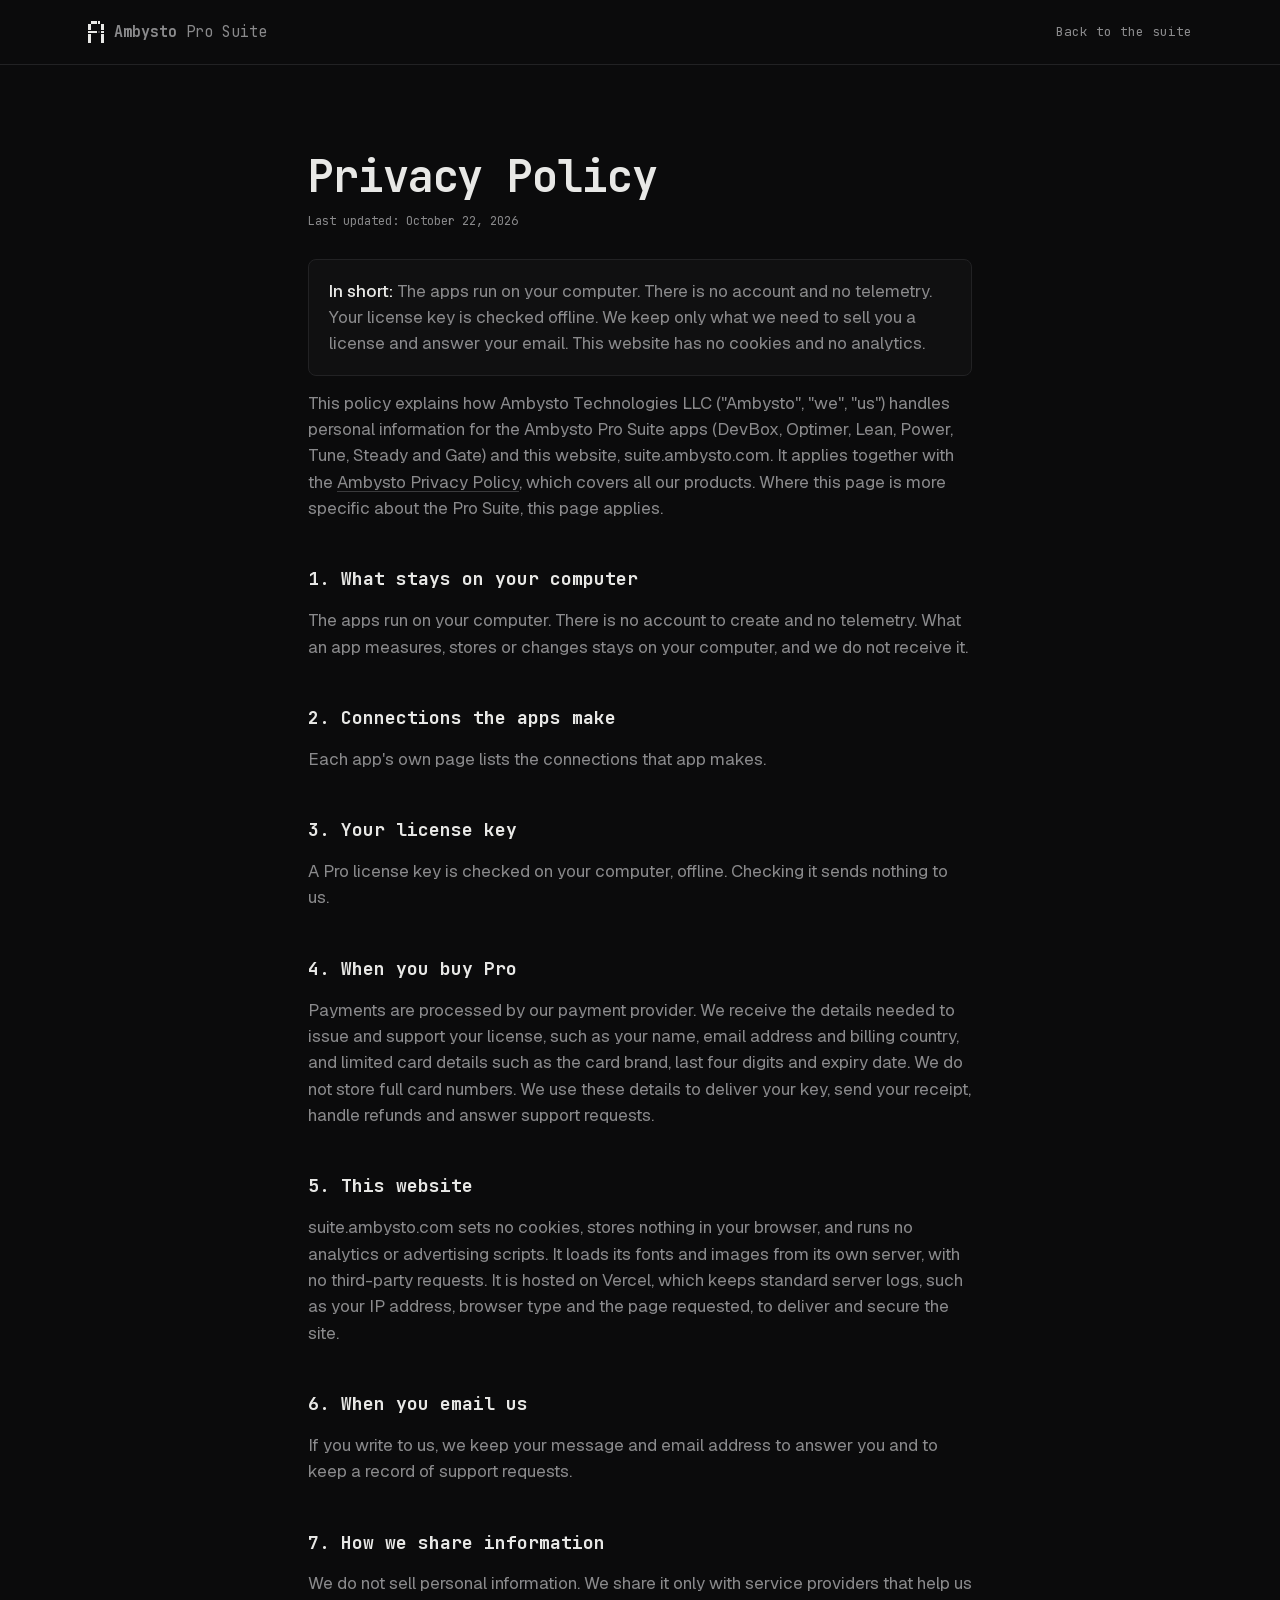
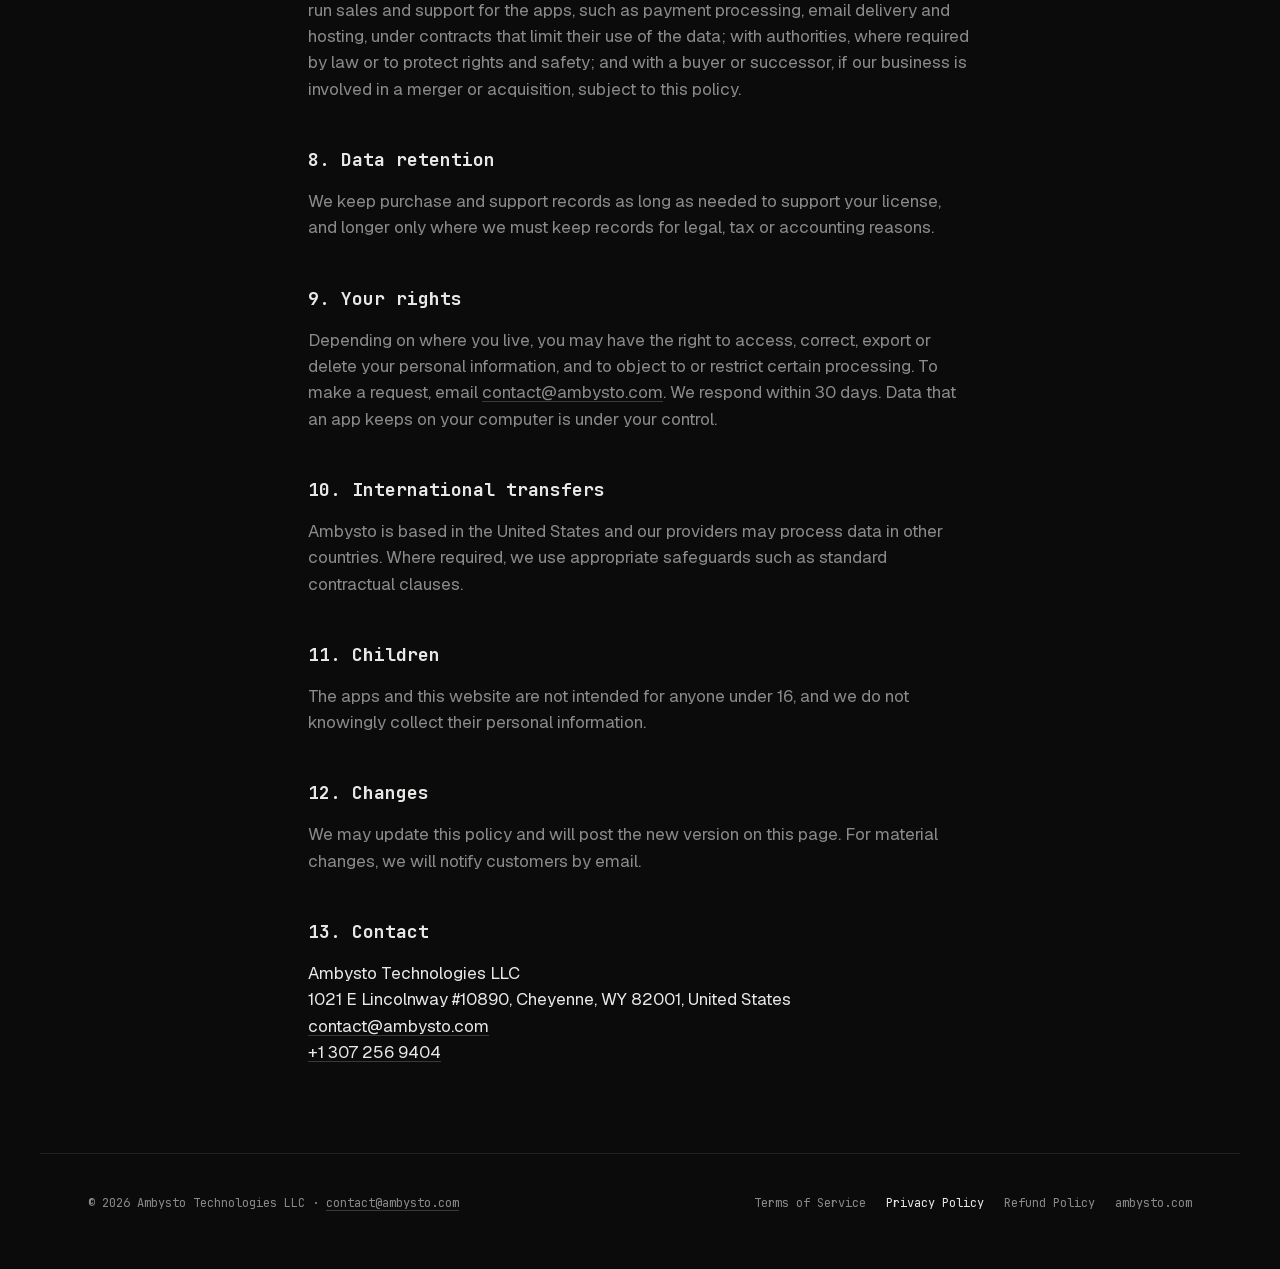
==== site/privacy-policy.html @ e03ef77f "Suite site: Terms, Privacy and Refund pages in line with ambysto.com (APS-35)" ====
<!doctype html>
<html lang="en">
<head>
<meta charset="utf-8">
<meta name="viewport" content="width=device-width, initial-scale=1">
<title>Privacy Policy · Ambysto Pro Suite</title>
<meta name="description" content="What the Ambysto Pro Suite apps and this website collect. No account, no telemetry, no cookies.">
<meta name="color-scheme" content="dark">
<meta name="theme-color" content="#0b0b0c">
<link rel="preload" href="fonts/jetbrains-mono-latin.woff2" as="font" type="font/woff2" crossorigin>
<link rel="preload" href="fonts/geist-latin.woff2" as="font" type="font/woff2" crossorigin>
<link rel="icon" href="data:image/svg+xml,%3Csvg xmlns='http://www.w3.org/2000/svg' viewBox='-1 -1 7 9' shape-rendering='crispEdges'%3E%3Crect x='-1' y='-1' width='7' height='9' fill='%230b0b0c'/%3E%3Cpath fill='%23e8e8e6' d='M1 0h3v1H1zM0 1h1v6H0zM4 1h1v6H4zM1 3h2v1H1z'/%3E%3Cpath fill='%233a3a3c' d='M3 3h1v1H3z'/%3E%3C/svg%3E">
<link rel="stylesheet" href="legal.css">
</head>
<body>

<header class="top">
  <div class="wrap topbar">
    <a class="brandmark" href="/" aria-label="Ambysto Pro Suite">
      <svg viewBox="0 0 5 7" aria-hidden="true" shape-rendering="crispEdges"><path fill="#e8e8e6" d="M1.04 .04h.92v.92h-.92zM2.04 .04h.92v.92h-.92zM3.04 .04h.92v.92h-.92zM.04 1.04h.92v.92h-.92zM4.04 1.04h.92v.92h-.92zM.04 2.04h.92v.92h-.92zM4.04 2.04h.92v.92h-.92zM.04 3.04h.92v.92h-.92zM1.04 3.04h.92v.92h-.92zM2.04 3.04h.92v.92h-.92zM4.04 3.04h.92v.92h-.92zM.04 4.04h.92v.92h-.92zM4.04 4.04h.92v.92h-.92zM.04 5.04h.92v.92h-.92zM4.04 5.04h.92v.92h-.92zM.04 6.04h.92v.92h-.92zM4.04 6.04h.92v.92h-.92z"/><path fill="#3a3a3c" d="M3.04 3.04h.92v.92h-.92z"/></svg>
      <span><b>Ambysto</b> <span>Pro Suite</span></span>
    </a>
    <a class="back" href="/">Back to the suite</a>
  </div>
</header>

<main class="wrap doc">
  <h1>Privacy Policy</h1>
  <p class="updated">Last updated: October 22, 2026</p>
  <p class="short"><strong>In short:</strong> The apps run on your computer. There is no account and no telemetry. Your license key is checked offline. We keep only what we need to sell you a license and answer your email. This website has no cookies and no analytics.</p>

  <p>This policy explains how Ambysto Technologies LLC ("Ambysto", "we", "us") handles personal information for the Ambysto Pro Suite apps (DevBox, Optimer, Lean, Power, Tune, Steady and Gate) and this website, suite.ambysto.com. It applies together with the <a href="https://ambysto.com/privacy-policy">Ambysto Privacy Policy</a>, which covers all our products. Where this page is more specific about the Pro Suite, this page applies.</p>

  <h2>1. What stays on your computer</h2>
  <p>The apps run on your computer. There is no account to create and no telemetry. What an app measures, stores or changes stays on your computer, and we do not receive it.</p>

  <h2>2. Connections the apps make</h2>
  <p>Each app's own page lists the connections that app makes.</p>

  <h2>3. Your license key</h2>
  <p>A Pro license key is checked on your computer, offline. Checking it sends nothing to us.</p>

  <h2>4. When you buy Pro</h2>
  <p>Payments are processed by our payment provider. We receive the details needed to issue and support your license, such as your name, email address and billing country, and limited card details such as the card brand, last four digits and expiry date. We do not store full card numbers. We use these details to deliver your key, send your receipt, handle refunds and answer support requests.</p>

  <h2>5. This website</h2>
  <p>suite.ambysto.com sets no cookies, stores nothing in your browser, and runs no analytics or advertising scripts. It loads its fonts and images from its own server, with no third-party requests. It is hosted on Vercel, which keeps standard server logs, such as your IP address, browser type and the page requested, to deliver and secure the site.</p>

  <h2>6. When you email us</h2>
  <p>If you write to us, we keep your message and email address to answer you and to keep a record of support requests.</p>

  <h2>7. How we share information</h2>
  <p>We do not sell personal information. We share it only with service providers that help us run sales and support for the apps, such as payment processing, email delivery and hosting, under contracts that limit their use of the data; with authorities, where required by law or to protect rights and safety; and with a buyer or successor, if our business is involved in a merger or acquisition, subject to this policy.</p>

  <h2>8. Data retention</h2>
  <p>We keep purchase and support records as long as needed to support your license, and longer only where we must keep records for legal, tax or accounting reasons.</p>

  <h2>9. Your rights</h2>
  <p>Depending on where you live, you may have the right to access, correct, export or delete your personal information, and to object to or restrict certain processing. To make a request, email <a href="mailto:contact@ambysto.com">contact@ambysto.com</a>. We respond within 30 days. Data that an app keeps on your computer is under your control.</p>

  <h2>10. International transfers</h2>
  <p>Ambysto is based in the United States and our providers may process data in other countries. Where required, we use appropriate safeguards such as standard contractual clauses.</p>

  <h2>11. Children</h2>
  <p>The apps and this website are not intended for anyone under 16, and we do not knowingly collect their personal information.</p>

  <h2>12. Changes</h2>
  <p>We may update this policy and will post the new version on this page. For material changes, we will notify customers by email.</p>

  <h2>13. Contact</h2>
  <p class="addr">Ambysto Technologies LLC<br>1021 E Lincolnway #10890, Cheyenne, WY 82001, United States<br><a href="mailto:contact@ambysto.com">contact@ambysto.com</a><br><a href="tel:+13072569404">+1 307 256 9404</a></p>
</main>

<footer class="wrap foot">
  <p>© 2026 Ambysto Technologies LLC · <a href="mailto:contact@ambysto.com">contact@ambysto.com</a></p>
  <nav aria-label="Legal">
    <a href="/terms">Terms of Service</a>
    <a href="/privacy-policy" aria-current="page">Privacy Policy</a>
    <a href="/refund-policy">Refund Policy</a>
    <a href="https://ambysto.com">ambysto.com</a>
  </nav>
</footer>

</body>
</html>
---- site/legal.css ----
@font-face {
  font-family: "Geist"; font-style: normal; font-weight: 100 900; font-display: swap;
  src: url(fonts/geist-latin.woff2) format("woff2");
}
@font-face {
  font-family: "JetBrains Mono"; font-style: normal; font-weight: 100 800; font-display: swap;
  src: url(fonts/jetbrains-mono-latin.woff2) format("woff2");
}
:root {
  --bg: #0b0b0c;
  --panel: #101011;
  --ink: #e8e8e6;
  --mute: #8a8a8c;
  --rule: #222224;
  --dim: #3a3a3c;
  --sans: "Geist", system-ui, sans-serif;
  --mono: "JetBrains Mono", ui-monospace, monospace;
}
* { box-sizing: border-box; }
html { background: var(--bg); color-scheme: dark; scrollbar-color: var(--dim) var(--bg); -webkit-text-size-adjust: 100%; }
body { margin: 0; background: var(--bg); color: var(--ink); font-family: var(--sans); font-size: 1.0625rem; line-height: 1.55; -webkit-font-smoothing: antialiased; }
::selection { background: var(--ink); color: var(--bg); }
:focus-visible { outline: 2px solid var(--ink); outline-offset: 3px; border-radius: 4px; }
a { color: inherit; text-decoration: underline; text-underline-offset: 3px; text-decoration-color: var(--dim); }
a:hover { text-decoration-color: var(--ink); }
.wrap { width: 100%; max-width: 1200px; margin-inline: auto; padding-inline: clamp(20px, 4vw, 48px); }

.top { border-bottom: 1px solid var(--rule); }
.topbar { display: flex; align-items: center; justify-content: space-between; height: 64px; }
.brandmark { display: inline-flex; align-items: center; gap: 0.7em; font-family: var(--mono); font-size: 15px; line-height: 1; text-decoration: none; }
.brandmark svg { height: 22px; width: auto; }
.brandmark b { font-weight: 700; }
.brandmark span { color: var(--mute); }
.back { font-family: var(--mono); font-size: 0.8125rem; color: var(--mute); text-decoration: none; }
.back:hover { color: var(--ink); }

.doc { max-width: 760px; padding-block: clamp(40px, 7vw, 88px); overflow-wrap: break-word; }
.doc h1 { margin: 0; font-family: var(--mono); font-weight: 700; letter-spacing: -0.025em; line-height: 1.08; font-size: clamp(1.75rem, 3.4vw, 2.875rem); text-wrap: balance; }
.doc .updated { margin-top: 12px; font-family: var(--mono); font-size: 0.75rem; color: var(--mute); }
.doc .short { margin-top: 28px; padding: 18px 20px; background: var(--panel); border: 1px solid var(--rule); border-radius: 8px; }
.doc h2 { margin: 44px 0 0; font-family: var(--mono); font-weight: 700; font-size: 1.125rem; }
.doc p, .doc ul { margin: 14px 0 0; padding: 0; color: var(--mute); }
.doc ul { padding-left: 1.2em; }
.doc li + li { margin-top: 6px; }
.doc strong { color: var(--ink); font-weight: 500; }
.doc .addr { color: var(--ink); }

.foot { display: flex; flex-wrap: wrap; align-items: center; justify-content: space-between; gap: 16px; padding-block: 40px 56px; border-top: 1px solid var(--rule); }
.foot p { margin: 0; font-family: var(--mono); font-size: 0.75rem; color: var(--mute); }
.foot nav { display: flex; flex-wrap: wrap; gap: 8px 20px; font-family: var(--mono); font-size: 0.75rem; color: var(--mute); }
.foot a { text-decoration-color: var(--dim); }
.foot nav a { text-decoration: none; }
.foot a:hover, .foot nav a[aria-current] { color: var(--ink); }
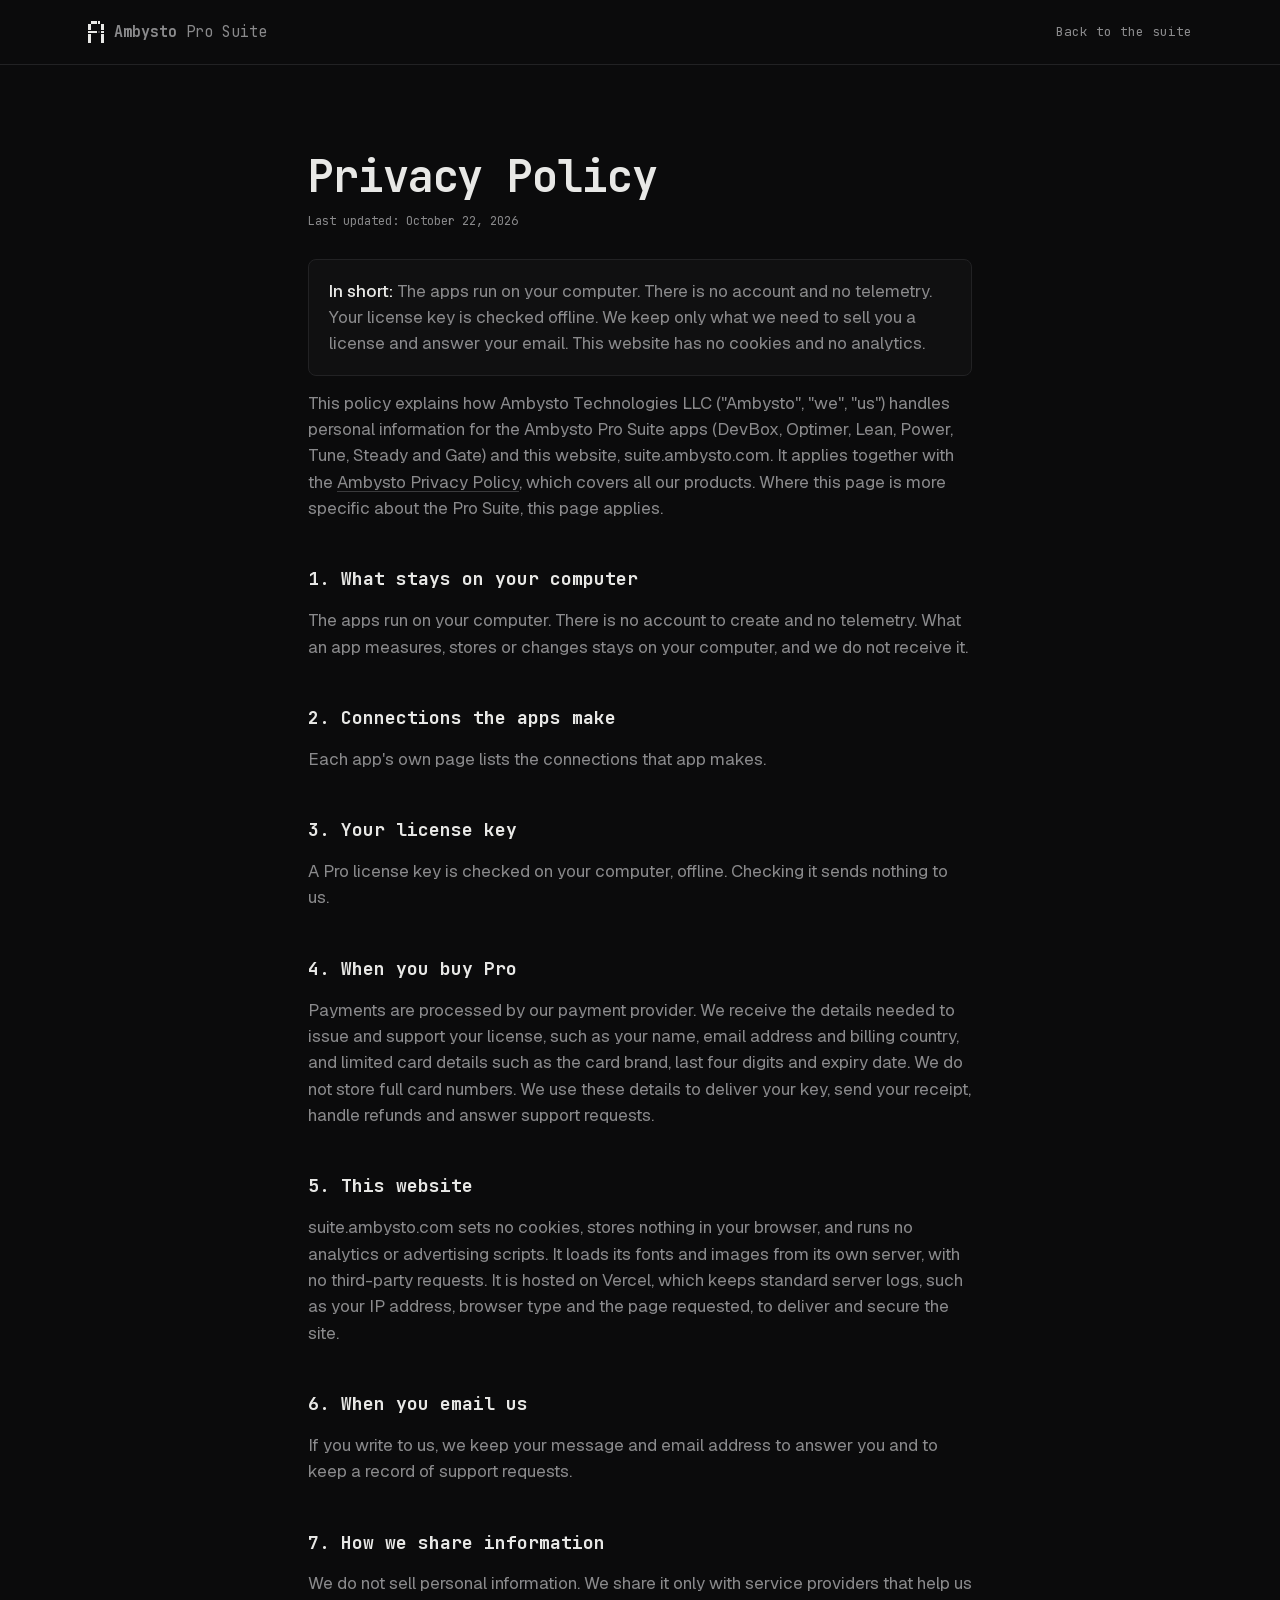
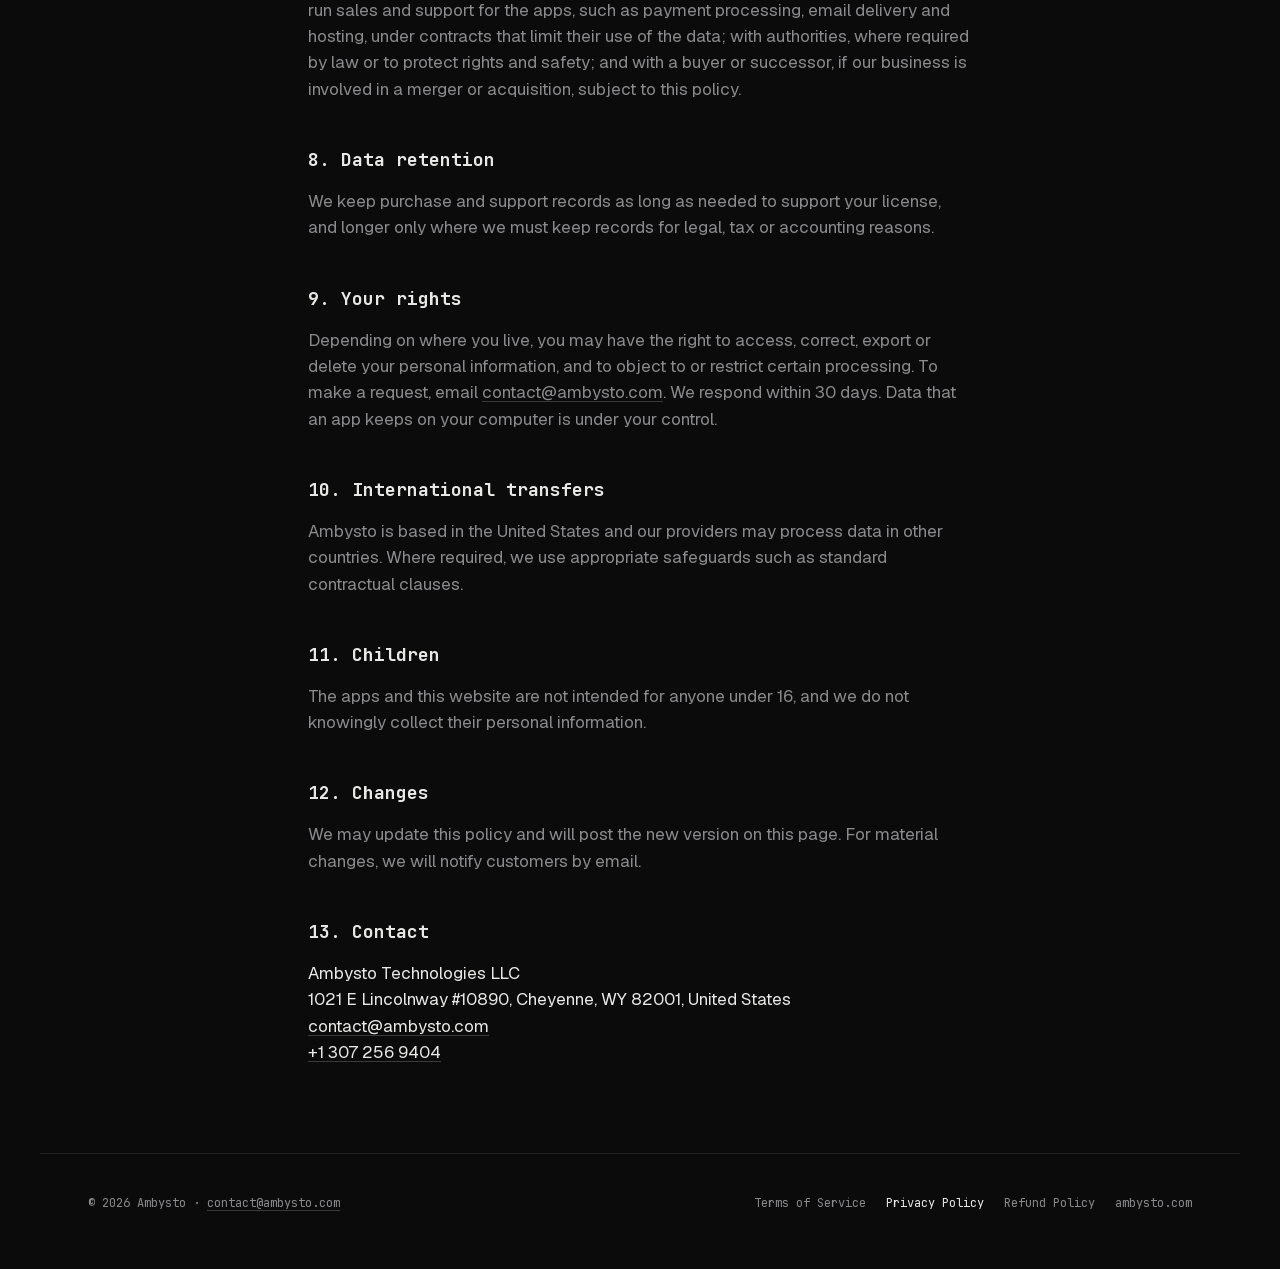
==== commit a4b8eab9: "chore(site): remove Technologies LLC from footer" ====
--- a/site/privacy-policy.html
+++ b/site/privacy-policy.html
@@ -72,7 +72,7 @@
 </main>
 
 <footer class="wrap foot">
-  <p>© 2026 Ambysto Technologies LLC · <a href="mailto:contact@ambysto.com">contact@ambysto.com</a></p>
+  <p>© 2026 Ambysto · <a href="mailto:contact@ambysto.com">contact@ambysto.com</a></p>
   <nav aria-label="Legal">
     <a href="/terms">Terms of Service</a>
     <a href="/privacy-policy" aria-current="page">Privacy Policy</a>
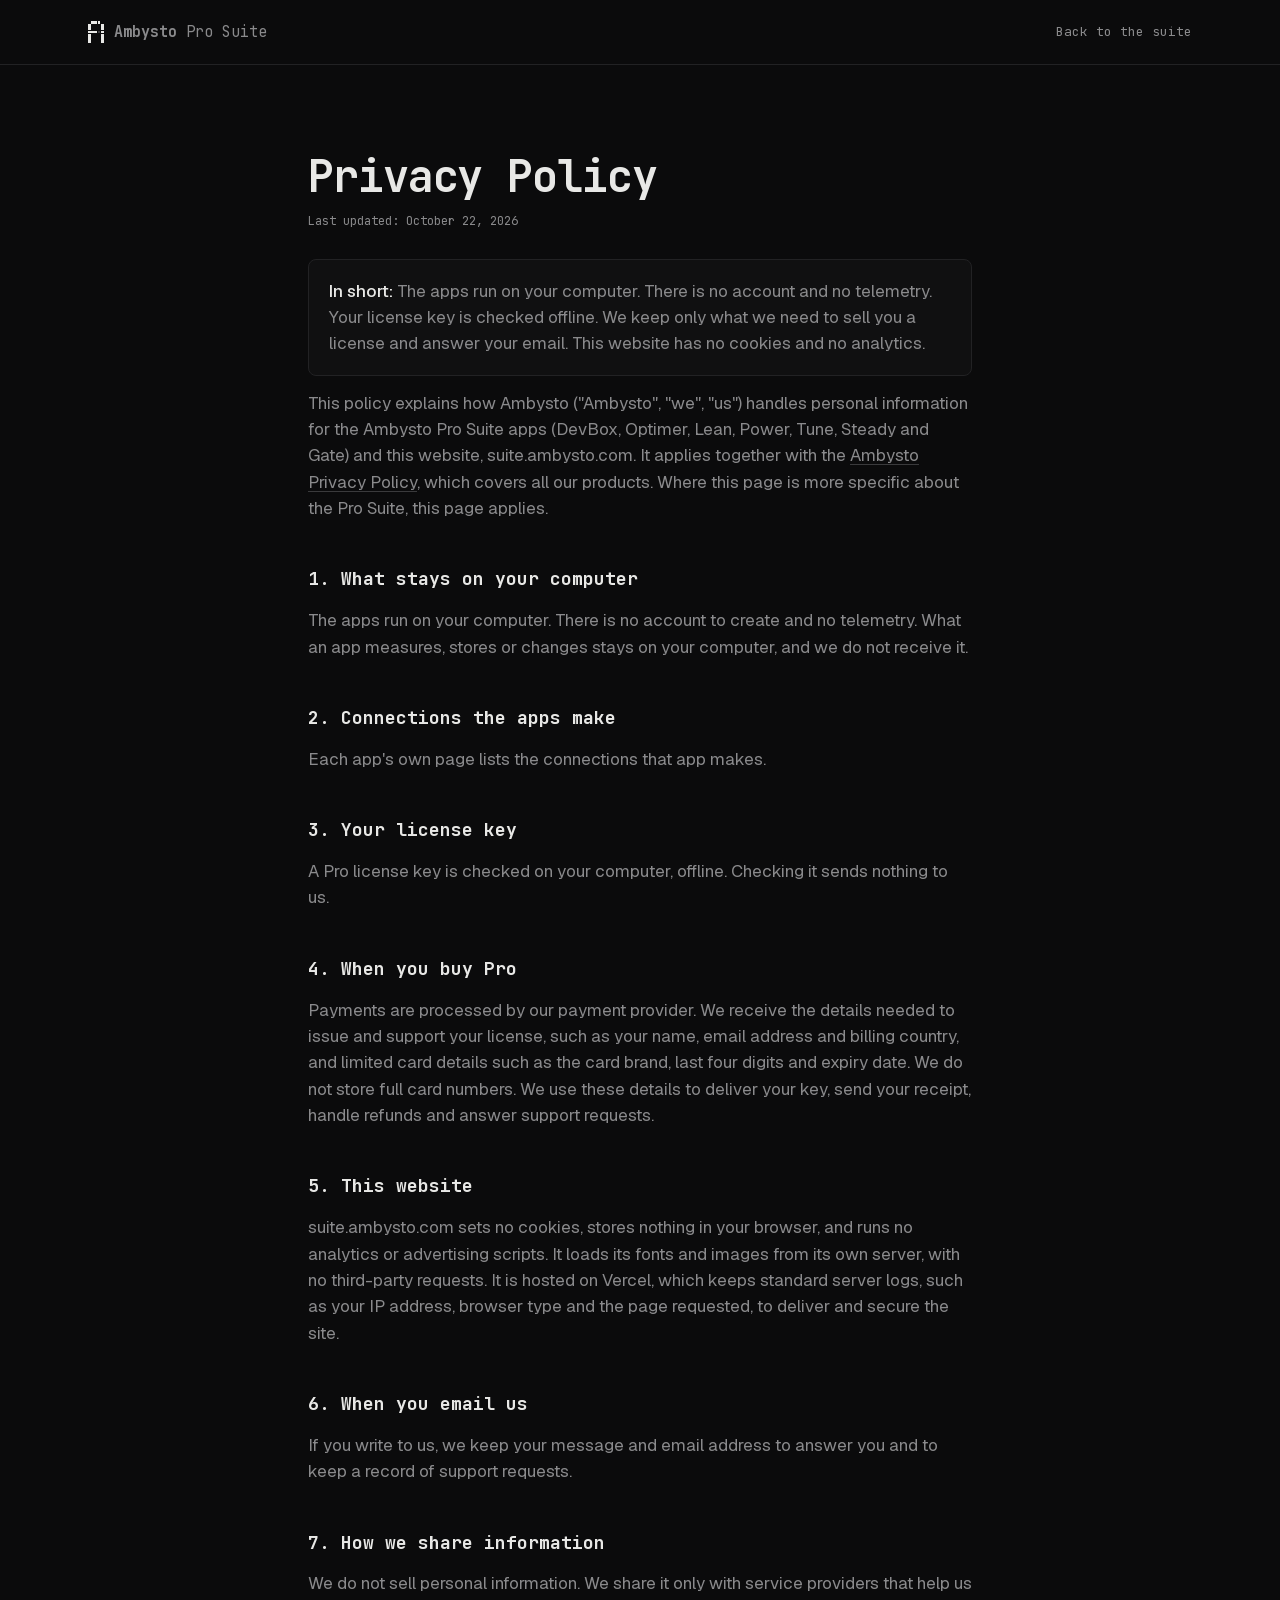
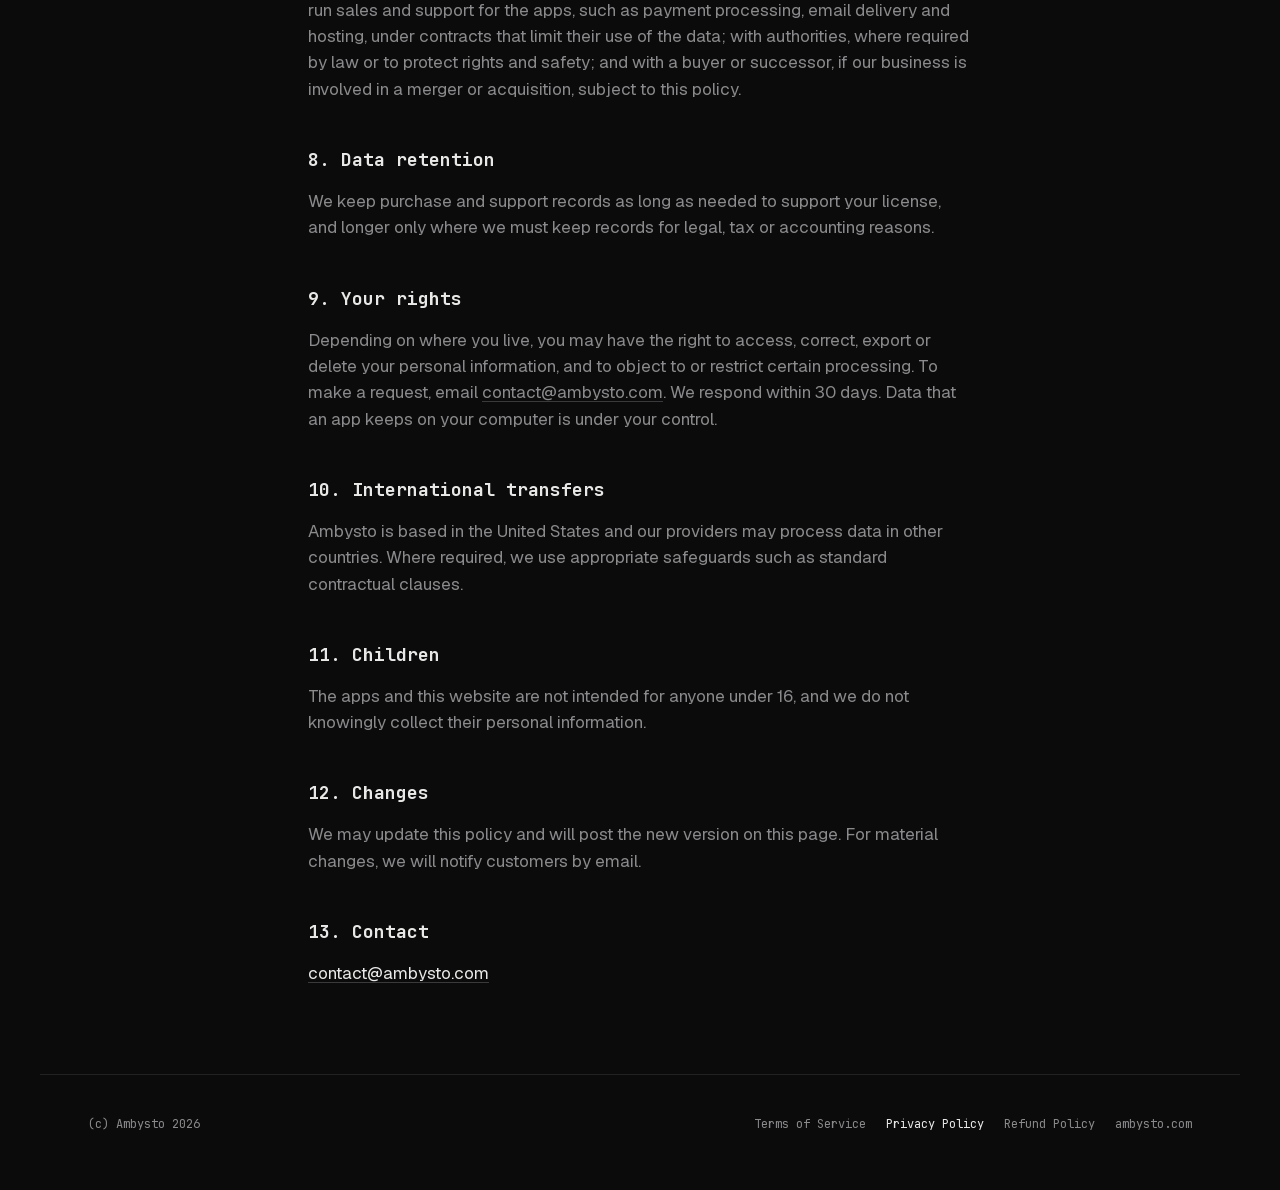
==== commit c906d4dc: "chore(site): footer reads (c) Ambysto 2026; remove address, phone and LLC" ====
--- a/site/privacy-policy.html
+++ b/site/privacy-policy.html
@@ -29,7 +29,7 @@
   <p class="updated">Last updated: October 22, 2026</p>
   <p class="short"><strong>In short:</strong> The apps run on your computer. There is no account and no telemetry. Your license key is checked offline. We keep only what we need to sell you a license and answer your email. This website has no cookies and no analytics.</p>
 
-  <p>This policy explains how Ambysto Technologies LLC ("Ambysto", "we", "us") handles personal information for the Ambysto Pro Suite apps (DevBox, Optimer, Lean, Power, Tune, Steady and Gate) and this website, suite.ambysto.com. It applies together with the <a href="https://ambysto.com/privacy-policy">Ambysto Privacy Policy</a>, which covers all our products. Where this page is more specific about the Pro Suite, this page applies.</p>
+  <p>This policy explains how Ambysto ("Ambysto", "we", "us") handles personal information for the Ambysto Pro Suite apps (DevBox, Optimer, Lean, Power, Tune, Steady and Gate) and this website, suite.ambysto.com. It applies together with the <a href="https://ambysto.com/privacy-policy">Ambysto Privacy Policy</a>, which covers all our products. Where this page is more specific about the Pro Suite, this page applies.</p>
 
   <h2>1. What stays on your computer</h2>
   <p>The apps run on your computer. There is no account to create and no telemetry. What an app measures, stores or changes stays on your computer, and we do not receive it.</p>
@@ -68,11 +68,11 @@
   <p>We may update this policy and will post the new version on this page. For material changes, we will notify customers by email.</p>
 
   <h2>13. Contact</h2>
-  <p class="addr">Ambysto Technologies LLC<br>1021 E Lincolnway #10890, Cheyenne, WY 82001, United States<br><a href="mailto:contact@ambysto.com">contact@ambysto.com</a><br><a href="tel:+13072569404">+1 307 256 9404</a></p>
+  <p class="addr"><a href="mailto:contact@ambysto.com">contact@ambysto.com</a></p>
 </main>
 
 <footer class="wrap foot">
-  <p>© 2026 Ambysto · <a href="mailto:contact@ambysto.com">contact@ambysto.com</a></p>
+  <p>(c) Ambysto 2026</p>
   <nav aria-label="Legal">
     <a href="/terms">Terms of Service</a>
     <a href="/privacy-policy" aria-current="page">Privacy Policy</a>
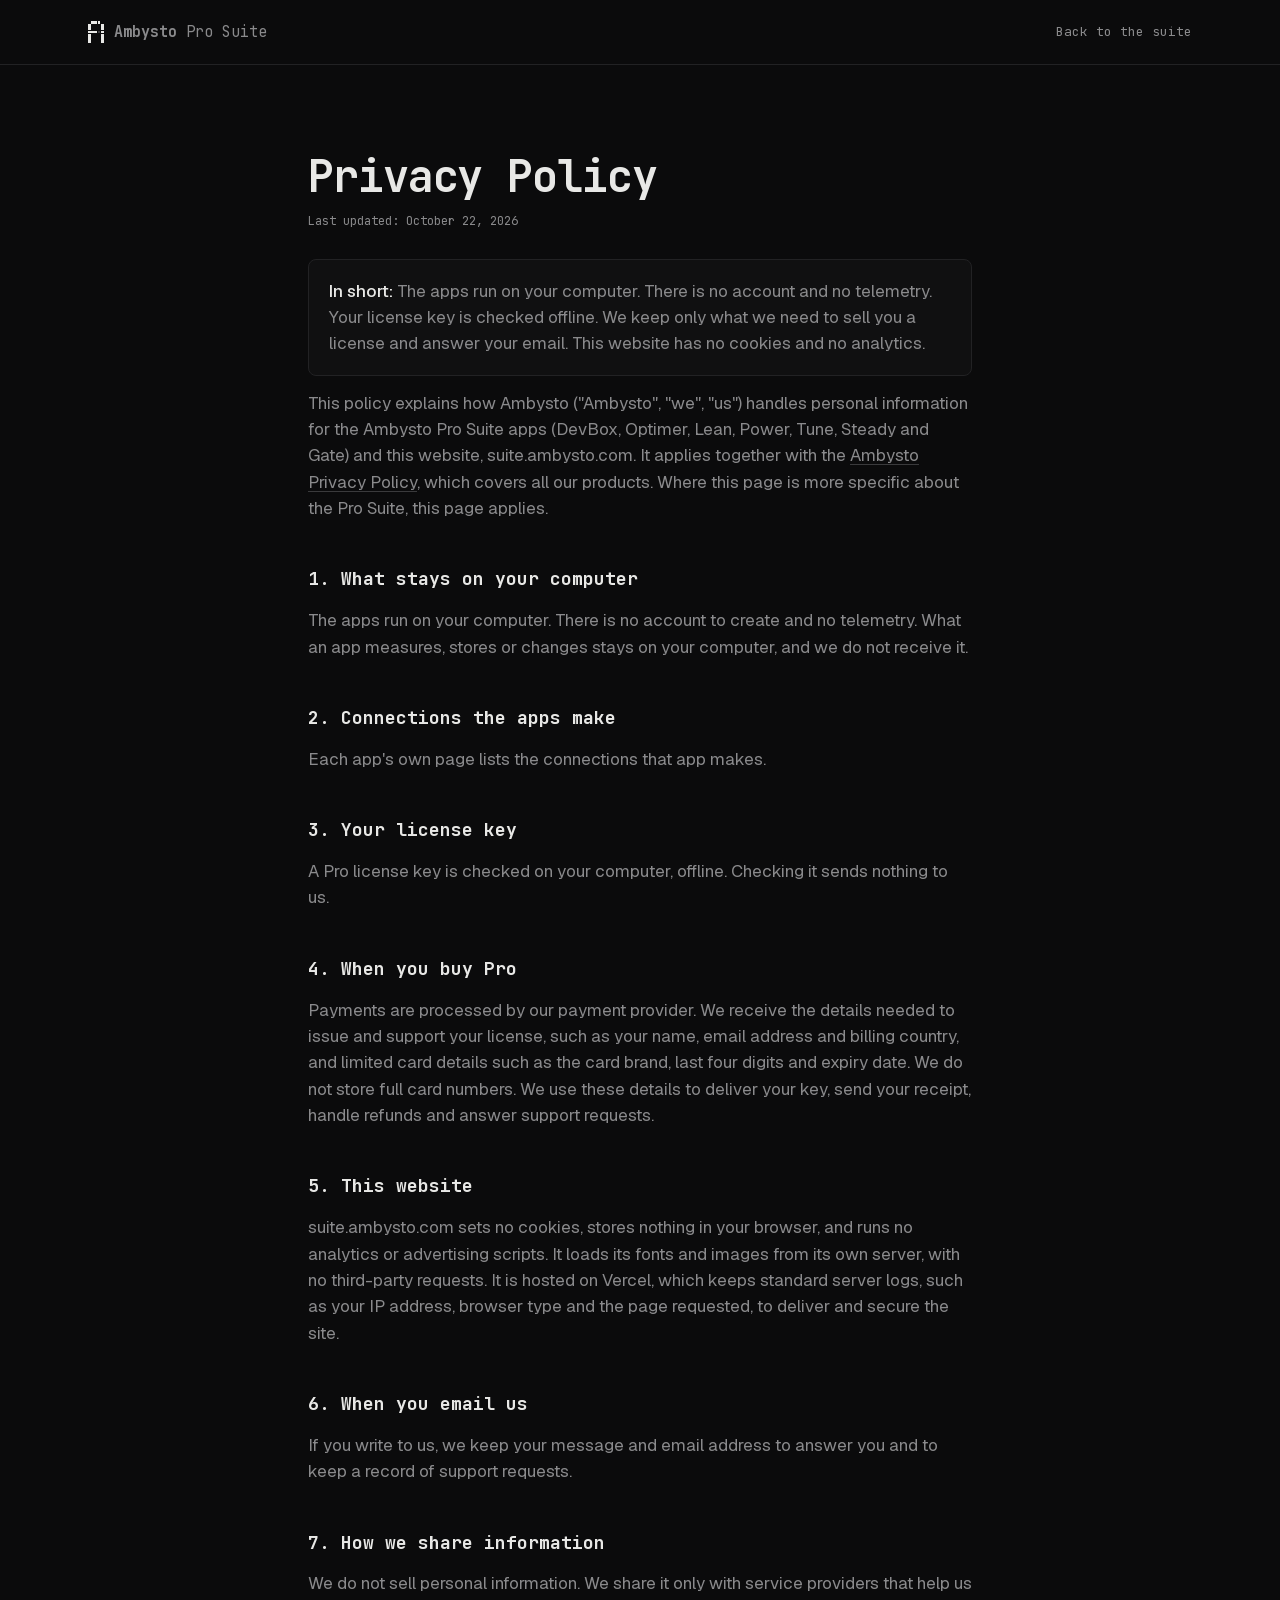
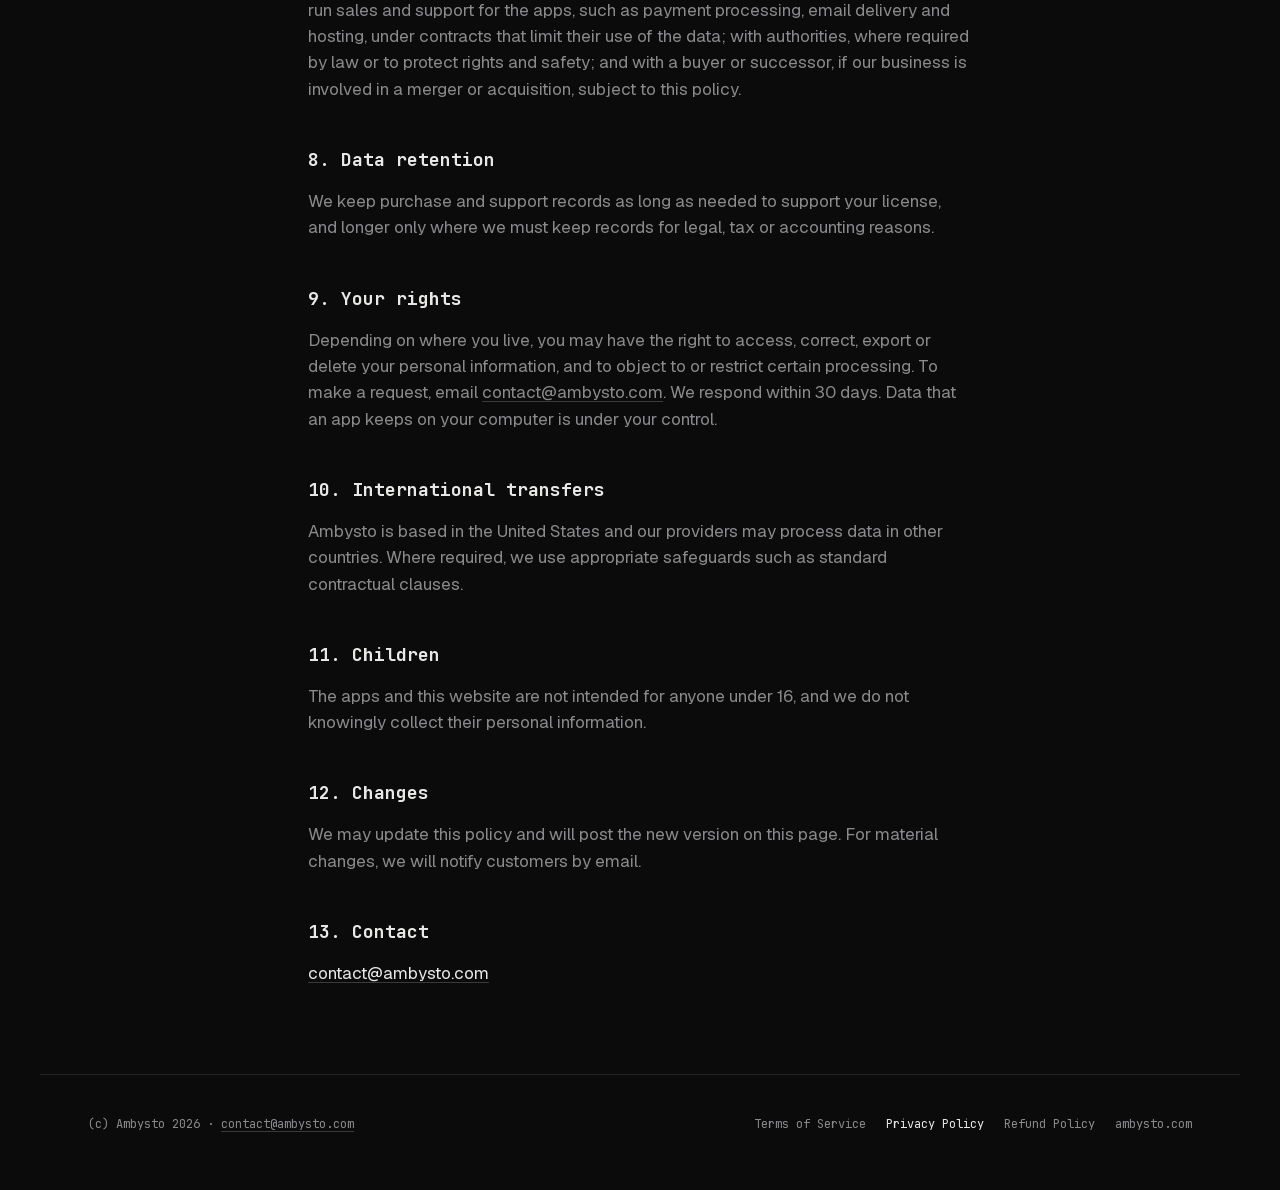
==== commit a3d428dd: "chore(site): footer shows (c) Ambysto 2026 and contact email; drop Wyoming governing-law clause" ====
--- a/site/privacy-policy.html
+++ b/site/privacy-policy.html
@@ -72,7 +72,7 @@
 </main>
 
 <footer class="wrap foot">
-  <p>(c) Ambysto 2026</p>
+  <p>(c) Ambysto 2026 · <a href="mailto:contact@ambysto.com">contact@ambysto.com</a></p>
   <nav aria-label="Legal">
     <a href="/terms">Terms of Service</a>
     <a href="/privacy-policy" aria-current="page">Privacy Policy</a>
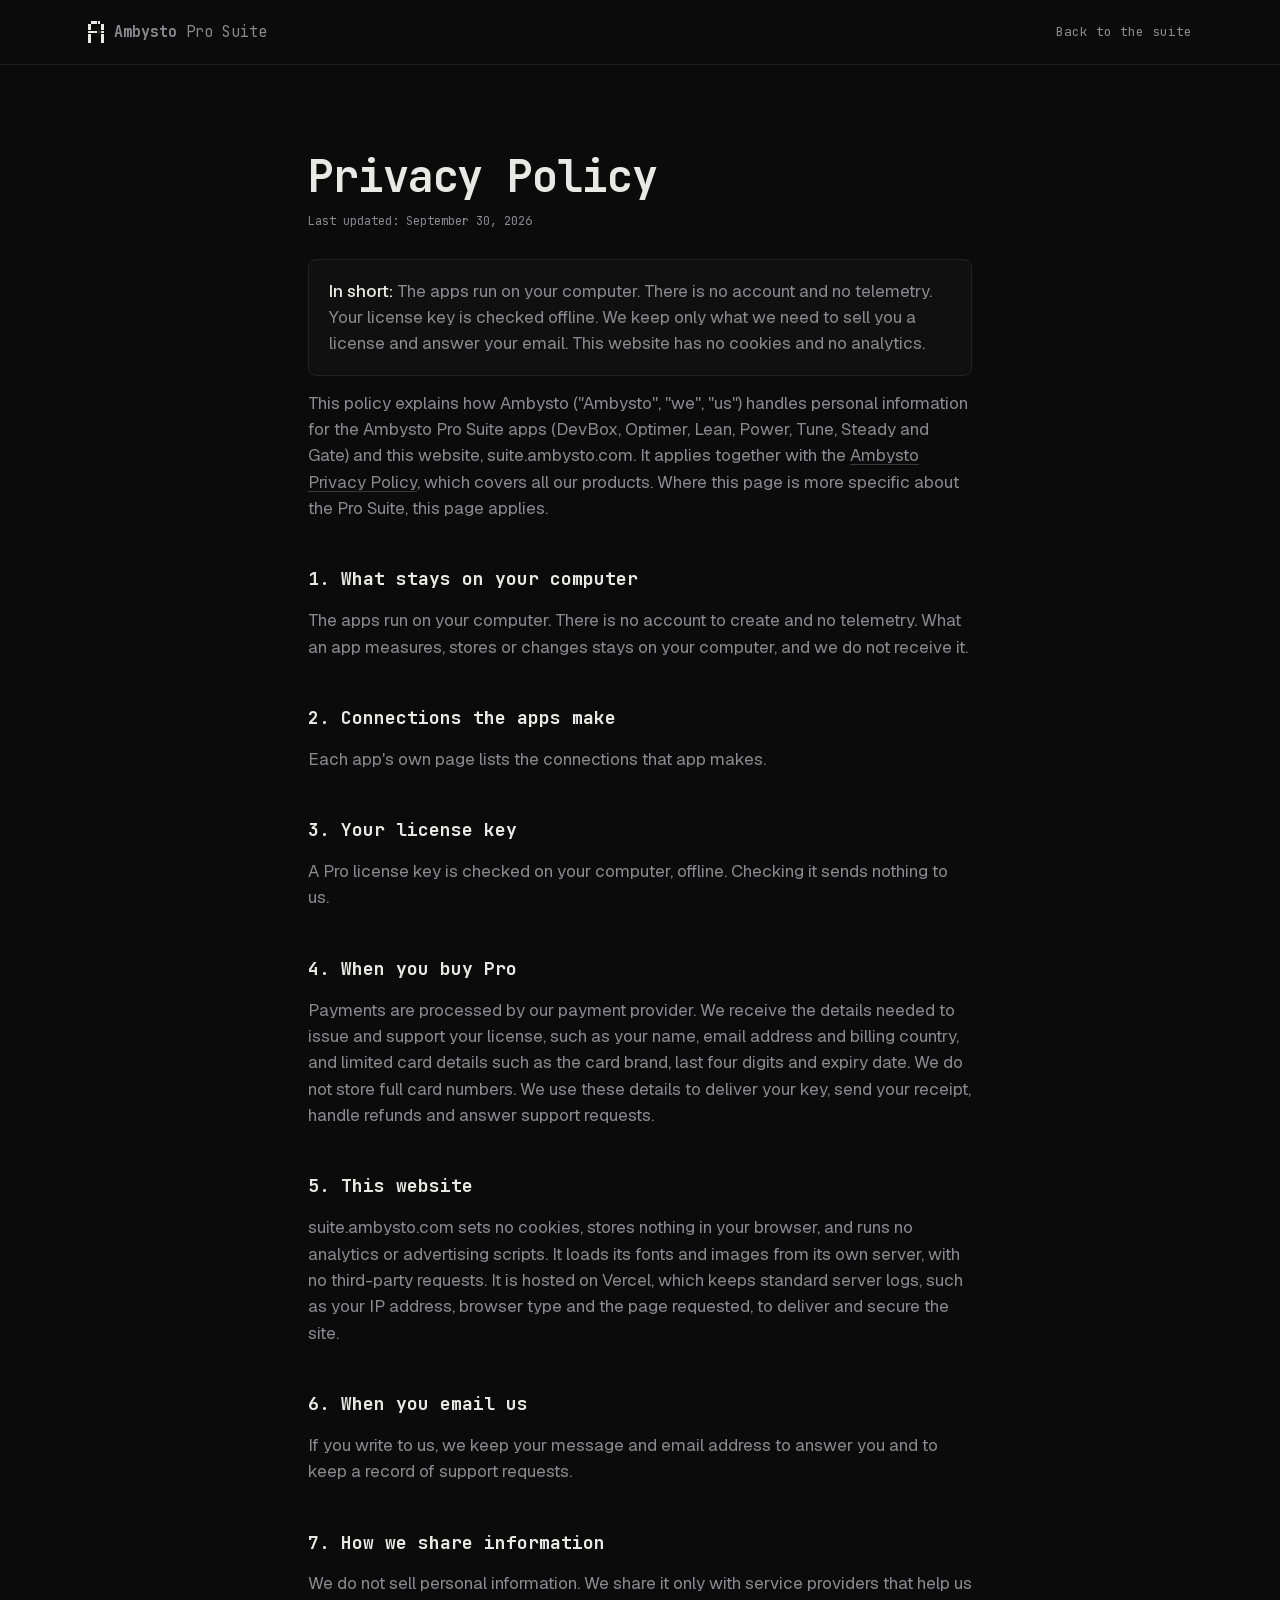
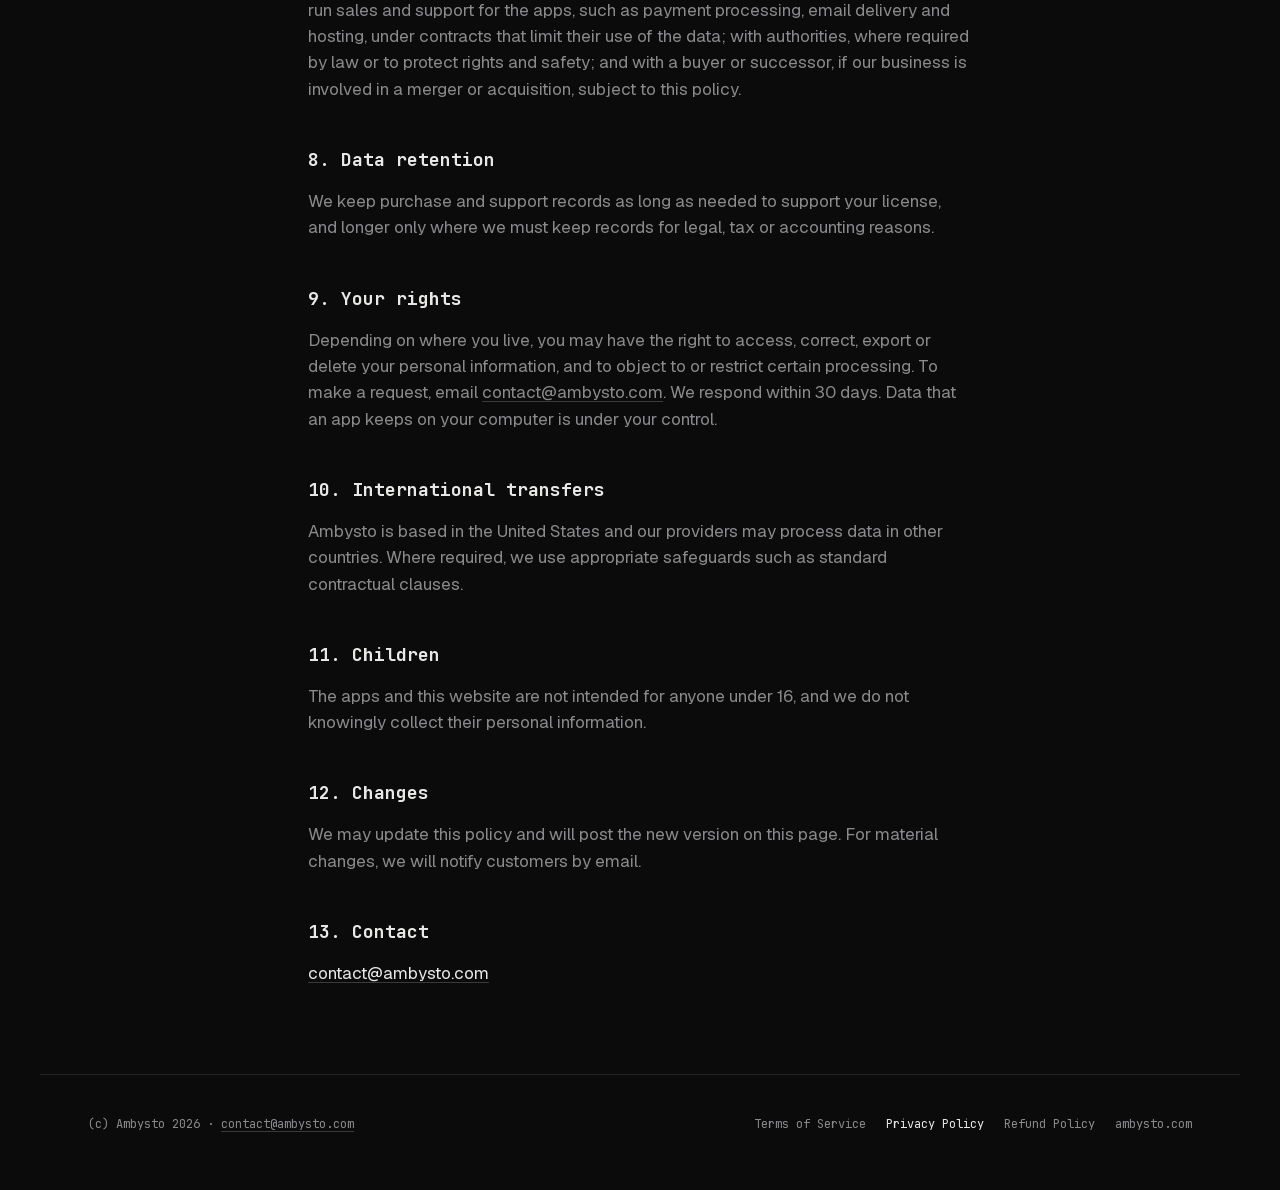
==== commit 7f6d2156: "chore(site): legal pages last updated September 30, 2026" ====
--- a/site/privacy-policy.html
+++ b/site/privacy-policy.html
@@ -26,7 +26,7 @@
 
 <main class="wrap doc">
   <h1>Privacy Policy</h1>
-  <p class="updated">Last updated: October 22, 2026</p>
+  <p class="updated">Last updated: September 30, 2026</p>
   <p class="short"><strong>In short:</strong> The apps run on your computer. There is no account and no telemetry. Your license key is checked offline. We keep only what we need to sell you a license and answer your email. This website has no cookies and no analytics.</p>
 
   <p>This policy explains how Ambysto ("Ambysto", "we", "us") handles personal information for the Ambysto Pro Suite apps (DevBox, Optimer, Lean, Power, Tune, Steady and Gate) and this website, suite.ambysto.com. It applies together with the <a href="https://ambysto.com/privacy-policy">Ambysto Privacy Policy</a>, which covers all our products. Where this page is more specific about the Pro Suite, this page applies.</p>
